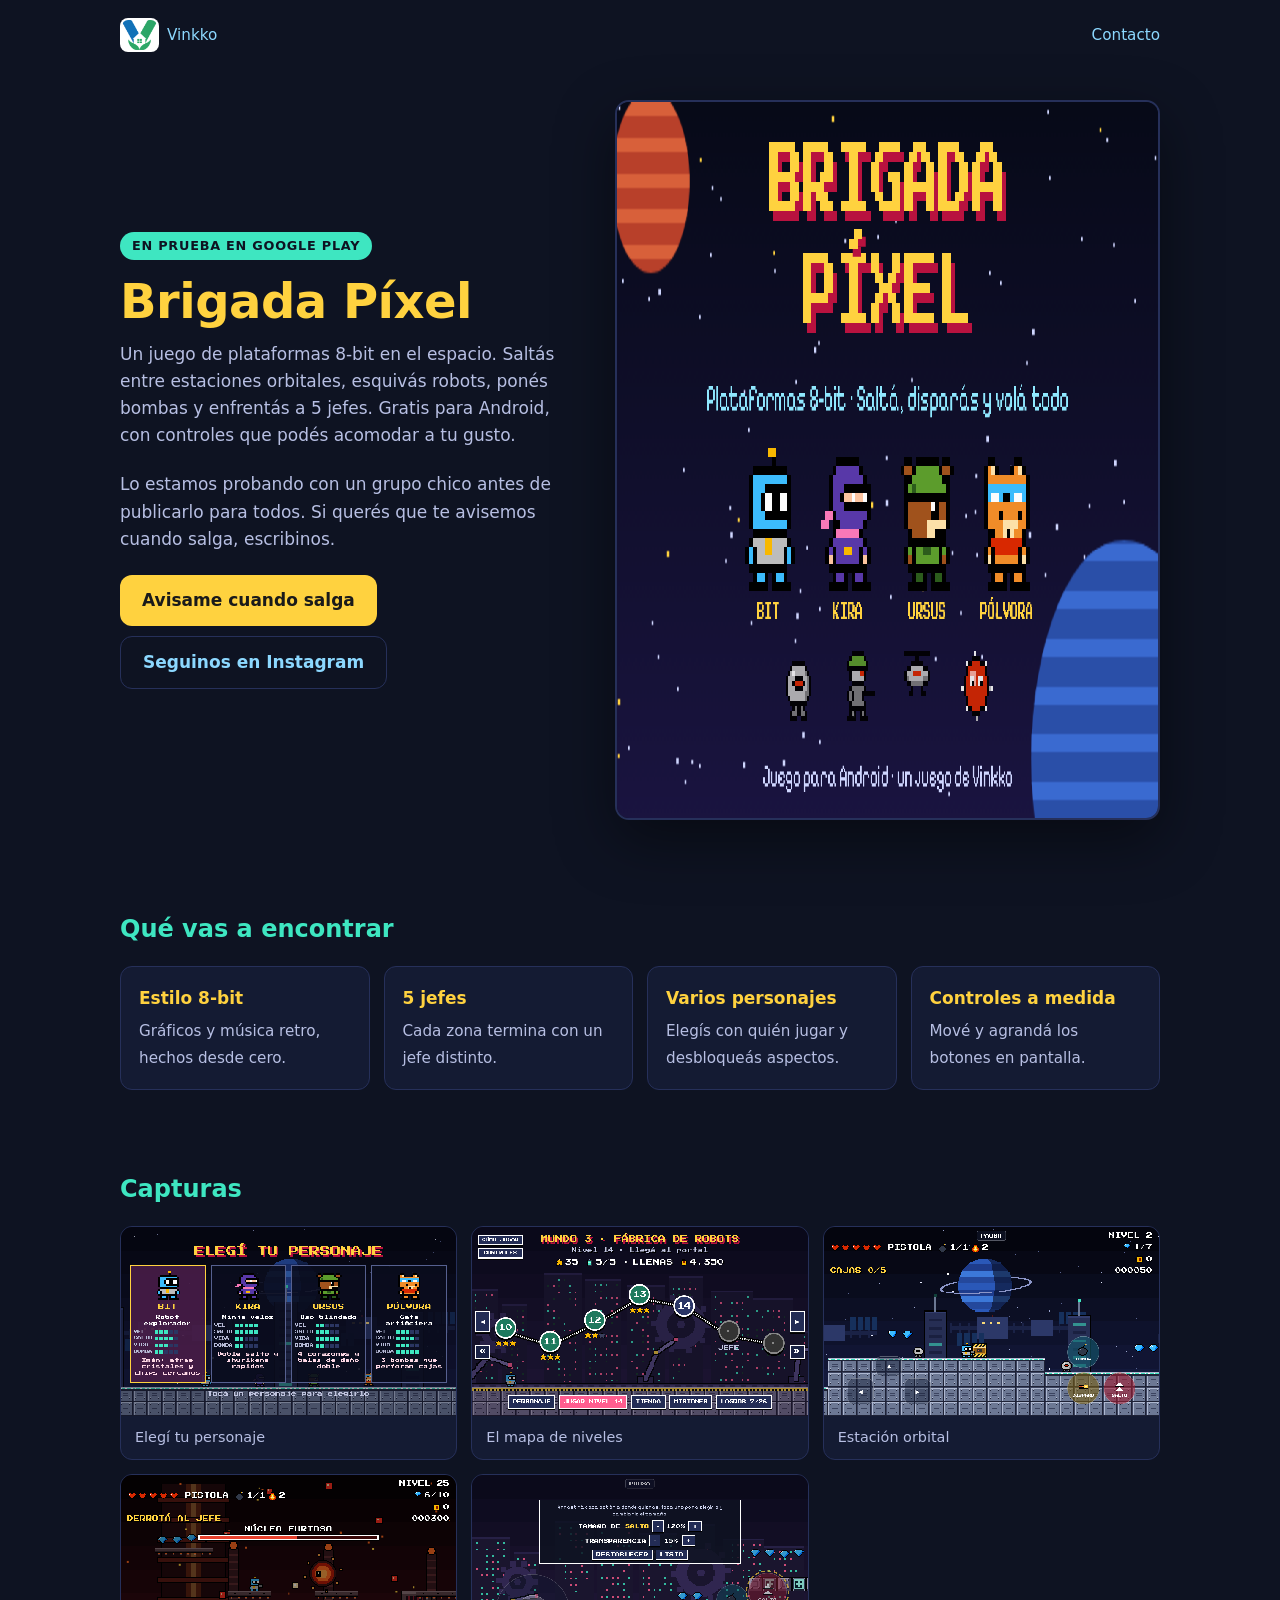
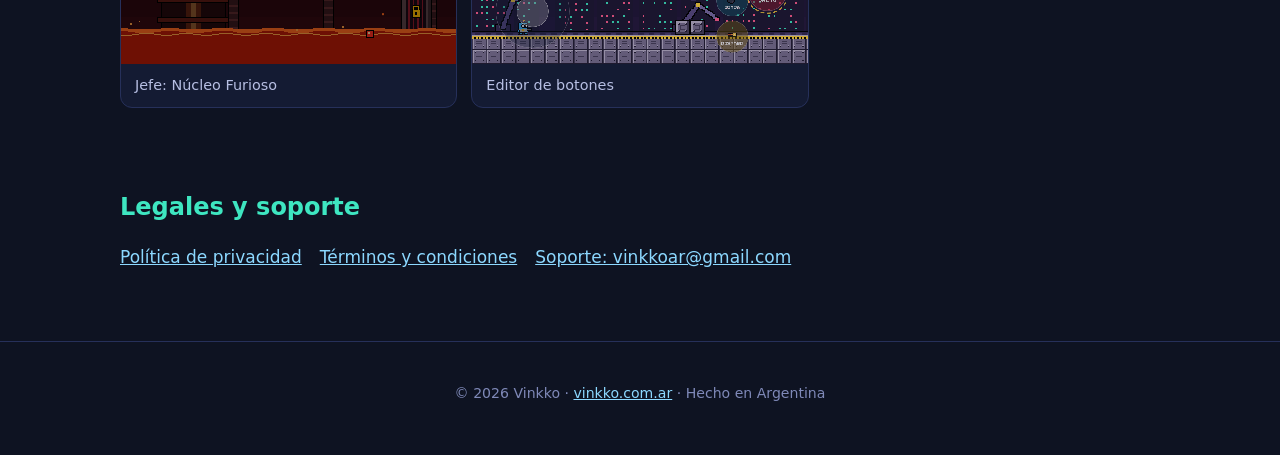
==== brigada-pixel/index.html @ 1970d744 "Sitio web de Vinkko Co-Authored-By: Claude Opus 5.5 <noreply@anthropic.com> Claude-Session: https:/" ====
<!DOCTYPE html>
<html lang="es">
<head>
<meta charset="UTF-8">
<meta name="viewport" content="width=device-width, initial-scale=1">
<title>Brigada Píxel | Juego de plataformas 8-bit para Android · Vinkko</title>
<meta name="description" content="Brigada Píxel es un juego de plataformas 8-bit en el espacio para Android: robots, bombas, estaciones orbitales y 5 jefes. Gratis, hecho por Vinkko. Muy pronto en Google Play.">
<link rel="canonical" href="https://vinkko.com.ar/brigada-pixel/">
<meta name="theme-color" content="#0e1322">
<meta property="og:type" content="website">
<meta property="og:site_name" content="Vinkko">
<meta property="og:locale" content="es_AR">
<meta property="og:url" content="https://vinkko.com.ar/brigada-pixel/">
<meta property="og:title" content="Brigada Píxel, juego 8-bit para Android">
<meta property="og:description" content="Plataformas en el espacio, robots, bombas y 5 jefes. Gratis, muy pronto en Google Play.">
<meta property="og:image" content="https://vinkko.com.ar/img/bp/01-portada.webp">
<meta name="twitter:card" content="summary_large_image">
<link rel="icon" type="image/png" sizes="32x32" href="/img/favicon-32.png">
<script type="application/ld+json">
{
  "@context": "https://schema.org",
  "@type": "VideoGame",
  "name": "Brigada Píxel",
  "url": "https://vinkko.com.ar/brigada-pixel/",
  "description": "Juego de plataformas 8-bit en el espacio, con robots, bombas, estaciones orbitales y 5 jefes.",
  "genre": ["Plataformas", "Acción", "Retro"],
  "gamePlatform": "Android",
  "operatingSystem": "Android",
  "applicationCategory": "Game",
  "inLanguage": ["es", "en"],
  "image": "https://vinkko.com.ar/img/bp/01-portada.webp",
  "offers": {"@type": "Offer", "price": "0", "priceCurrency": "ARS"},
  "publisher": {"@type": "Organization", "name": "Vinkko", "url": "https://vinkko.com.ar/"}
}
</script>
<style>
  :root { --fondo:#0e1322; --sup:#141b33; --borde:#26305a; --texto:#eef1ff; --suave:#b7bfe3; --amarillo:#ffd23f; --verde:#3ee6c1; --celeste:#8cd8ff; }
  * { box-sizing:border-box; margin:0; padding:0; }
  body { background:var(--fondo); color:var(--texto); font:17px/1.6 system-ui,-apple-system,"Segoe UI",sans-serif; }
  a { color:var(--celeste); }
  img { max-width:100%; display:block; }
  .top { max-width:1080px; margin:0 auto; padding:18px 20px; display:flex; justify-content:space-between; align-items:center; gap:12px; flex-wrap:wrap; }
  .top a { text-decoration:none; font-size:.95rem; }
  .top img { height:34px; background:#fff; border-radius:8px; padding:2px; display:inline-block; vertical-align:middle; margin-right:8px; }
  .hero { max-width:1080px; margin:0 auto; padding:30px 20px 50px; display:grid; grid-template-columns:1fr 1.2fr; gap:40px; align-items:center; }
  .estado { display:inline-block; font-size:.8rem; font-weight:700; letter-spacing:.06em; text-transform:uppercase; color:var(--fondo); background:var(--verde); padding:4px 12px; border-radius:50px; margin-bottom:16px; }
  h1 { font-size:3rem; line-height:1.05; color:var(--amarillo); margin-bottom:14px; letter-spacing:-.5px; }
  .hero p { color:var(--suave); margin-bottom:22px; }
  .btn { display:inline-flex; align-items:center; gap:.5rem; background:var(--amarillo); color:#1a1a1a; font-weight:700; text-decoration:none; padding:12px 22px; border-radius:12px; }
  .acciones { display:flex; gap:10px; flex-wrap:wrap; }
  .btn.sec { background:transparent; color:var(--celeste); border:1.5px solid var(--borde); }
  .hero-img { border-radius:14px; border:2px solid var(--borde); image-rendering:pixelated; box-shadow:0 20px 60px rgba(0,0,0,.45); }
  section { max-width:1080px; margin:0 auto; padding:40px 20px; }
  h2 { color:var(--verde); font-size:1.5rem; margin-bottom:18px; }
  .rasgos { display:grid; grid-template-columns:repeat(auto-fit,minmax(220px,1fr)); gap:14px; }
  .rasgo { background:var(--sup); border:1px solid var(--borde); border-radius:12px; padding:18px; }
  .rasgo b { display:block; color:var(--amarillo); margin-bottom:4px; }
  .rasgo span { color:var(--suave); font-size:.95rem; }
  .galeria { display:grid; grid-template-columns:repeat(auto-fit,minmax(300px,1fr)); gap:14px; }
  figure { background:var(--sup); border:1px solid var(--borde); border-radius:12px; overflow:hidden; }
  figure img { image-rendering:pixelated; width:100%; height:auto; }
  figcaption { padding:10px 14px; font-size:.9rem; color:var(--suave); }
  .legales { display:flex; gap:18px; flex-wrap:wrap; }
  footer { text-align:center; color:#7f89b8; font-size:.88rem; padding:40px 20px 50px; border-top:1px solid var(--borde); margin-top:30px; }
  @media (max-width:820px) { .hero { grid-template-columns:1fr; } h1 { font-size:2.3rem; } }
</style>
</head>
<body>
<div class="top">
  <a href="/"><img src="/img/logo.webp" alt="Vinkko" width="39" height="34">Vinkko</a>
  <a href="/#contacto">Contacto</a>
</div>

<main>
<div class="hero">
  <div>
    <span class="estado">En prueba en Google Play</span>
    <h1>Brigada Píxel</h1>
    <p>Un juego de plataformas 8-bit en el espacio. Saltás entre estaciones orbitales, esquivás robots, ponés bombas y enfrentás a 5 jefes. Gratis para Android, con controles que podés acomodar a tu gusto.</p>
    <p>Lo estamos probando con un grupo chico antes de publicarlo para todos. Si querés que te avisemos cuando salga, escribinos.</p>
    <div class="acciones"><a class="btn" href="https://wa.me/5491131579295?text=Hola%20Vinkko%2C%20avisame%20cuando%20salga%20Brigada%20P%C3%ADxel" target="_blank" rel="noopener">Avisame cuando salga</a>
    <a class="btn sec" href="https://www.instagram.com/vinkko.ar" target="_blank" rel="noopener">Seguinos en Instagram</a></div>
  </div>
  <img class="hero-img" src="/img/bp/01-portada.webp" alt="Pantalla de inicio de Brigada Píxel" width="1280" height="720">
</div>

<section>
  <h2>Qué vas a encontrar</h2>
  <div class="rasgos">
    <div class="rasgo"><b>Estilo 8-bit</b><span>Gráficos y música retro, hechos desde cero.</span></div>
    <div class="rasgo"><b>5 jefes</b><span>Cada zona termina con un jefe distinto.</span></div>
    <div class="rasgo"><b>Varios personajes</b><span>Elegís con quién jugar y desbloqueás aspectos.</span></div>
    <div class="rasgo"><b>Controles a medida</b><span>Mové y agrandá los botones en pantalla.</span></div>
  </div>
</section>

<section>
  <h2>Capturas</h2>
  <div class="galeria">
    <figure><img src="/img/bp/03-personajes.webp" alt="Selección de personajes" width="1280" height="720" loading="lazy"><figcaption>Elegí tu personaje</figcaption></figure>
    <figure><img src="/img/bp/04-mapa.webp" alt="Mapa de niveles" width="1280" height="720" loading="lazy"><figcaption>El mapa de niveles</figcaption></figure>
    <figure><img src="/img/bp/05-estacion-orbital.webp" alt="Nivel en una estación orbital" width="1280" height="720" loading="lazy"><figcaption>Estación orbital</figcaption></figure>
    <figure><img src="/img/bp/12-jefe-nucleo-furioso.webp" alt="Pelea contra el jefe Núcleo Furioso" width="1280" height="720" loading="lazy"><figcaption>Jefe: Núcleo Furioso</figcaption></figure>
    <figure><img src="/img/bp/17-editor-de-botones.webp" alt="Editor de botones en pantalla" width="1280" height="720" loading="lazy"><figcaption>Editor de botones</figcaption></figure>
  </div>
</section>

<section>
  <h2>Legales y soporte</h2>
  <div class="legales">
    <a href="/brigada-pixel/privacidad/">Política de privacidad</a>
    <a href="/brigada-pixel/terminos/">Términos y condiciones</a>
    <a href="mailto:vinkkoar@gmail.com?subject=Brigada%20P%C3%ADxel">Soporte: vinkkoar@gmail.com</a>
  </div>
</section>
</main>

<footer>© 2026 Vinkko · <a href="/">vinkko.com.ar</a> · Hecho en Argentina</footer>
</body>
</html>
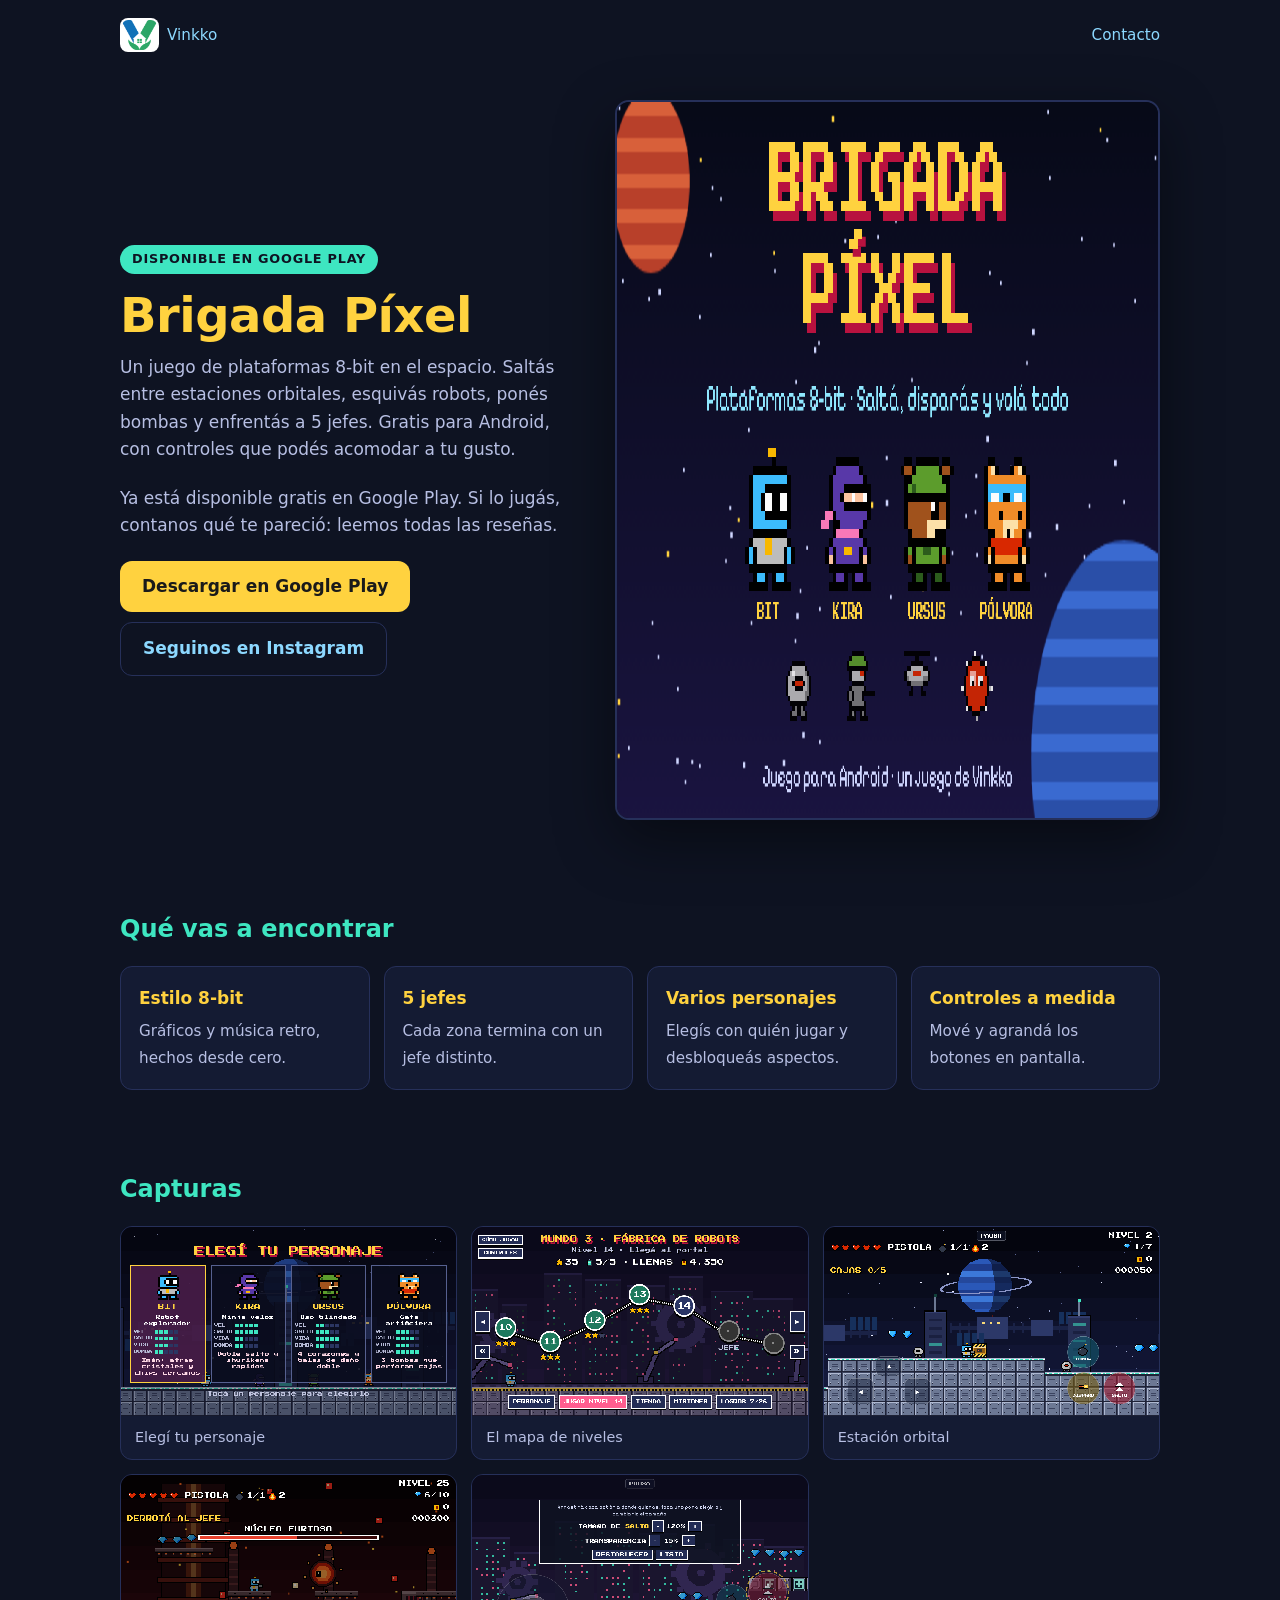
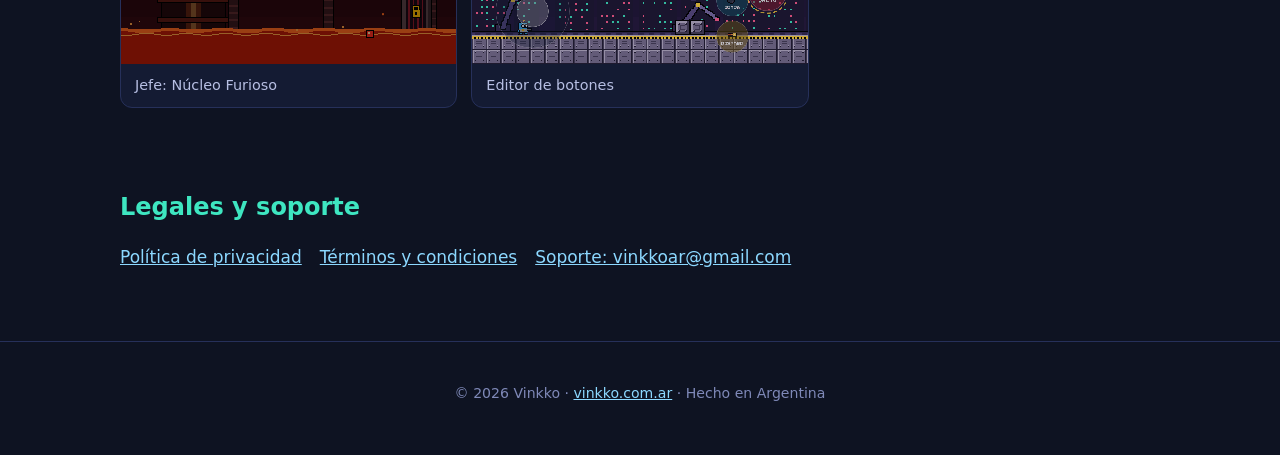
==== commit b35b9bdc: "Brigada Píxel ya disponible en Google Play Co-Authored-By: Claude Opus 5.5 <noreply@anthropic.com> " ====
--- a/brigada-pixel/index.html
+++ b/brigada-pixel/index.html
@@ -4,7 +4,7 @@
 <meta charset="UTF-8">
 <meta name="viewport" content="width=device-width, initial-scale=1">
 <title>Brigada Píxel | Juego de plataformas 8-bit para Android · Vinkko</title>
-<meta name="description" content="Brigada Píxel es un juego de plataformas 8-bit en el espacio para Android: robots, bombas, estaciones orbitales y 5 jefes. Gratis, hecho por Vinkko. Muy pronto en Google Play.">
+<meta name="description" content="Brigada Píxel es un juego de plataformas 8-bit en el espacio para Android: robots, bombas, estaciones orbitales y 5 jefes. Gratis, hecho por Vinkko. Disponible en Google Play.">
 <link rel="canonical" href="https://vinkko.com.ar/brigada-pixel/">
 <meta name="theme-color" content="#0e1322">
 <meta property="og:type" content="website">
@@ -12,10 +12,10 @@
 <meta property="og:locale" content="es_AR">
 <meta property="og:url" content="https://vinkko.com.ar/brigada-pixel/">
 <meta property="og:title" content="Brigada Píxel, juego 8-bit para Android">
-<meta property="og:description" content="Plataformas en el espacio, robots, bombas y 5 jefes. Gratis, muy pronto en Google Play.">
+<meta property="og:description" content="Plataformas en el espacio, robots, bombas y 5 jefes. Gratis en Google Play.">
 <meta property="og:image" content="https://vinkko.com.ar/img/bp/01-portada.webp">
 <meta name="twitter:card" content="summary_large_image">
-<link rel="icon" type="image/png" sizes="32x32" href="/img/favicon-32.png">
+<link rel="icon" type="image/png" sizes="32x32" href="../img/favicon-32.png">
 <script type="application/ld+json">
 {
   "@context": "https://schema.org",
@@ -30,6 +30,8 @@
   "inLanguage": ["es", "en"],
   "image": "https://vinkko.com.ar/img/bp/01-portada.webp",
   "offers": {"@type": "Offer", "price": "0", "priceCurrency": "ARS"},
+  "installUrl": "https://play.google.com/store/apps/details?id=ar.vinkko.brigadapixel",
+  "sameAs": ["https://play.google.com/store/apps/details?id=ar.vinkko.brigadapixel"],
   "publisher": {"@type": "Organization", "name": "Vinkko", "url": "https://vinkko.com.ar/"}
 }
 </script>
@@ -67,21 +69,21 @@
 </head>
 <body>
 <div class="top">
-  <a href="/"><img src="/img/logo.webp" alt="Vinkko" width="39" height="34">Vinkko</a>
-  <a href="/#contacto">Contacto</a>
+  <a href="../"><img src="../img/logo.webp" alt="Vinkko" width="39" height="34">Vinkko</a>
+  <a href="../#contacto">Contacto</a>
 </div>
 
 <main>
 <div class="hero">
   <div>
-    <span class="estado">En prueba en Google Play</span>
+    <span class="estado">Disponible en Google Play</span>
     <h1>Brigada Píxel</h1>
     <p>Un juego de plataformas 8-bit en el espacio. Saltás entre estaciones orbitales, esquivás robots, ponés bombas y enfrentás a 5 jefes. Gratis para Android, con controles que podés acomodar a tu gusto.</p>
-    <p>Lo estamos probando con un grupo chico antes de publicarlo para todos. Si querés que te avisemos cuando salga, escribinos.</p>
-    <div class="acciones"><a class="btn" href="https://wa.me/5491131579295?text=Hola%20Vinkko%2C%20avisame%20cuando%20salga%20Brigada%20P%C3%ADxel" target="_blank" rel="noopener">Avisame cuando salga</a>
+    <p>Ya está disponible gratis en Google Play. Si lo jugás, contanos qué te pareció: leemos todas las reseñas.</p>
+    <div class="acciones"><a class="btn" href="https://play.google.com/store/apps/details?id=ar.vinkko.brigadapixel" target="_blank" rel="noopener">Descargar en Google Play</a>
     <a class="btn sec" href="https://www.instagram.com/vinkko.ar" target="_blank" rel="noopener">Seguinos en Instagram</a></div>
   </div>
-  <img class="hero-img" src="/img/bp/01-portada.webp" alt="Pantalla de inicio de Brigada Píxel" width="1280" height="720">
+  <img class="hero-img" src="../img/bp/01-portada.webp" alt="Pantalla de inicio de Brigada Píxel" width="1280" height="720">
 </div>
 
 <section>
@@ -97,24 +99,24 @@
 <section>
   <h2>Capturas</h2>
   <div class="galeria">
-    <figure><img src="/img/bp/03-personajes.webp" alt="Selección de personajes" width="1280" height="720" loading="lazy"><figcaption>Elegí tu personaje</figcaption></figure>
-    <figure><img src="/img/bp/04-mapa.webp" alt="Mapa de niveles" width="1280" height="720" loading="lazy"><figcaption>El mapa de niveles</figcaption></figure>
-    <figure><img src="/img/bp/05-estacion-orbital.webp" alt="Nivel en una estación orbital" width="1280" height="720" loading="lazy"><figcaption>Estación orbital</figcaption></figure>
-    <figure><img src="/img/bp/12-jefe-nucleo-furioso.webp" alt="Pelea contra el jefe Núcleo Furioso" width="1280" height="720" loading="lazy"><figcaption>Jefe: Núcleo Furioso</figcaption></figure>
-    <figure><img src="/img/bp/17-editor-de-botones.webp" alt="Editor de botones en pantalla" width="1280" height="720" loading="lazy"><figcaption>Editor de botones</figcaption></figure>
+    <figure><img src="../img/bp/03-personajes.webp" alt="Selección de personajes" width="1280" height="720" loading="lazy"><figcaption>Elegí tu personaje</figcaption></figure>
+    <figure><img src="../img/bp/04-mapa.webp" alt="Mapa de niveles" width="1280" height="720" loading="lazy"><figcaption>El mapa de niveles</figcaption></figure>
+    <figure><img src="../img/bp/05-estacion-orbital.webp" alt="Nivel en una estación orbital" width="1280" height="720" loading="lazy"><figcaption>Estación orbital</figcaption></figure>
+    <figure><img src="../img/bp/12-jefe-nucleo-furioso.webp" alt="Pelea contra el jefe Núcleo Furioso" width="1280" height="720" loading="lazy"><figcaption>Jefe: Núcleo Furioso</figcaption></figure>
+    <figure><img src="../img/bp/17-editor-de-botones.webp" alt="Editor de botones en pantalla" width="1280" height="720" loading="lazy"><figcaption>Editor de botones</figcaption></figure>
   </div>
 </section>
 
 <section>
   <h2>Legales y soporte</h2>
   <div class="legales">
-    <a href="/brigada-pixel/privacidad/">Política de privacidad</a>
-    <a href="/brigada-pixel/terminos/">Términos y condiciones</a>
+    <a href="privacidad/">Política de privacidad</a>
+    <a href="terminos/">Términos y condiciones</a>
     <a href="mailto:vinkkoar@gmail.com?subject=Brigada%20P%C3%ADxel">Soporte: vinkkoar@gmail.com</a>
   </div>
 </section>
 </main>
 
-<footer>© 2026 Vinkko · <a href="/">vinkko.com.ar</a> · Hecho en Argentina</footer>
+<footer>© 2026 Vinkko · <a href="../">vinkko.com.ar</a> · Hecho en Argentina</footer>
 </body>
 </html>
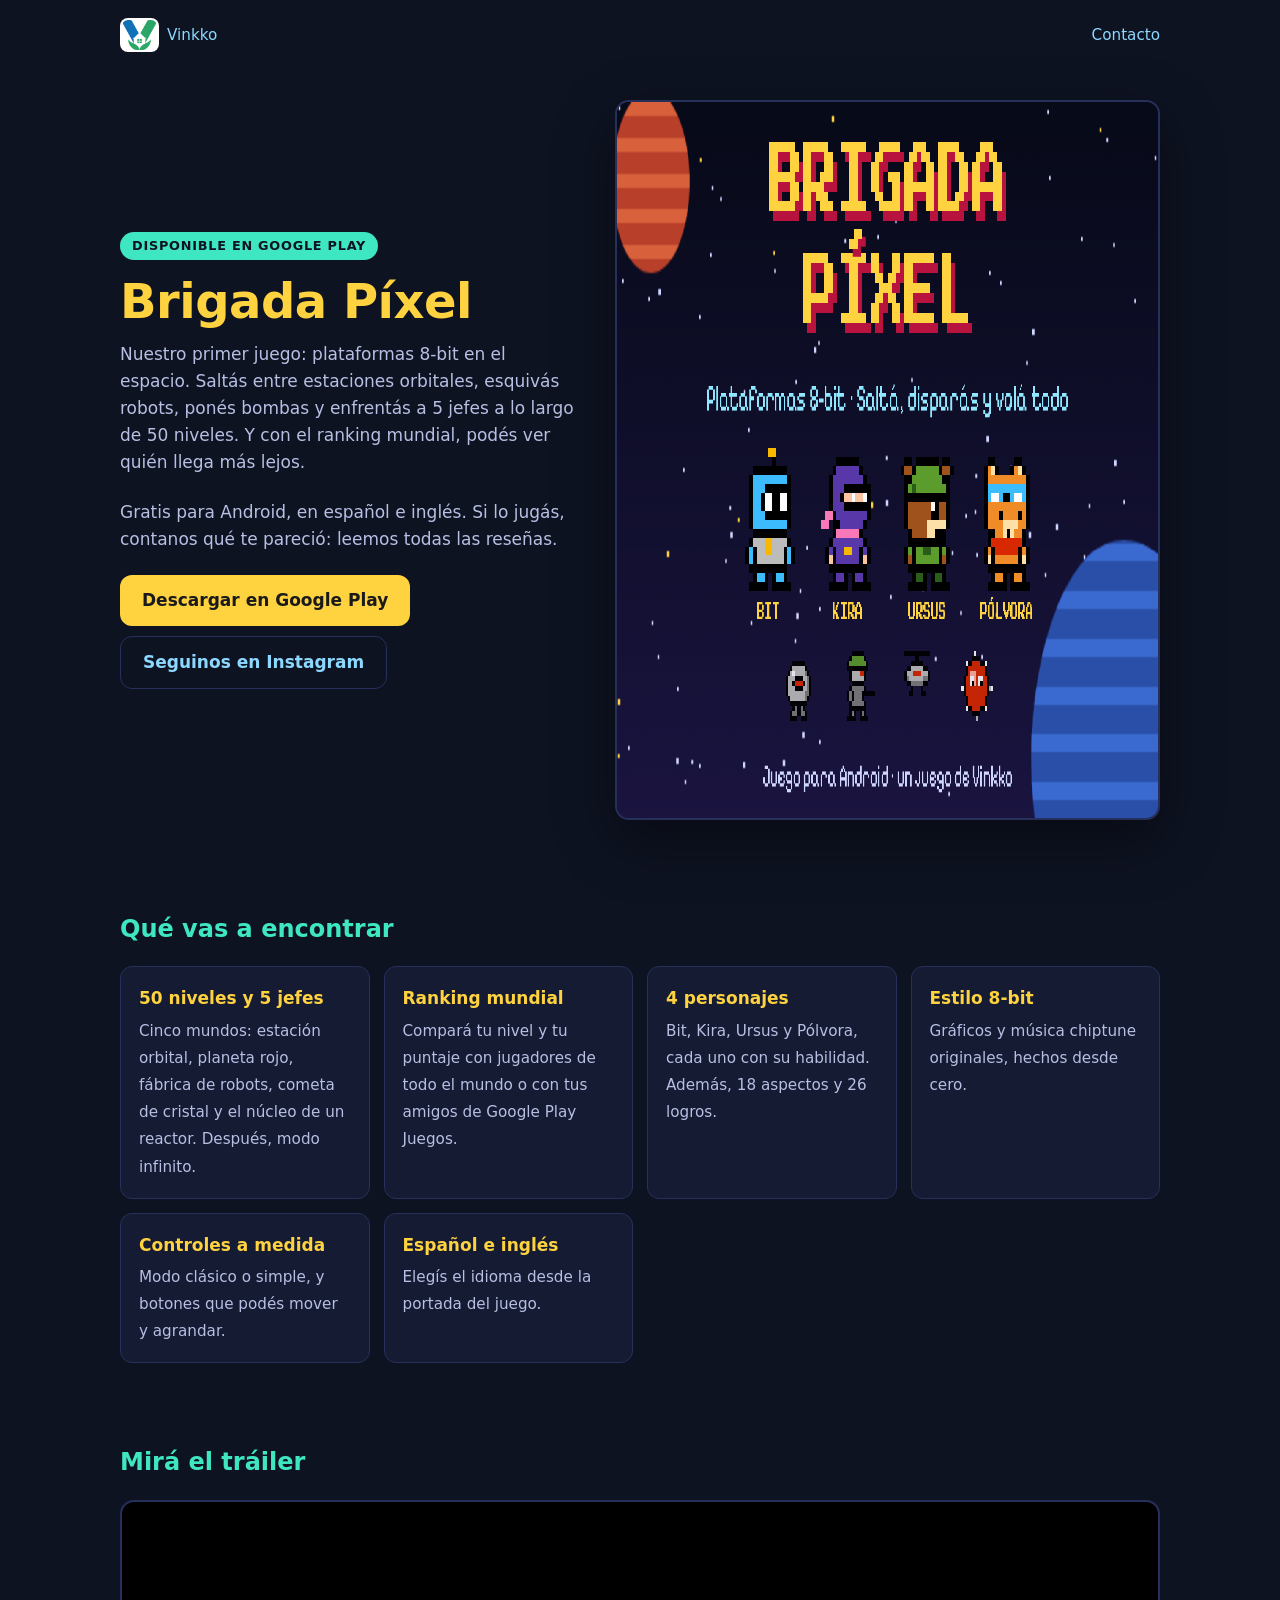
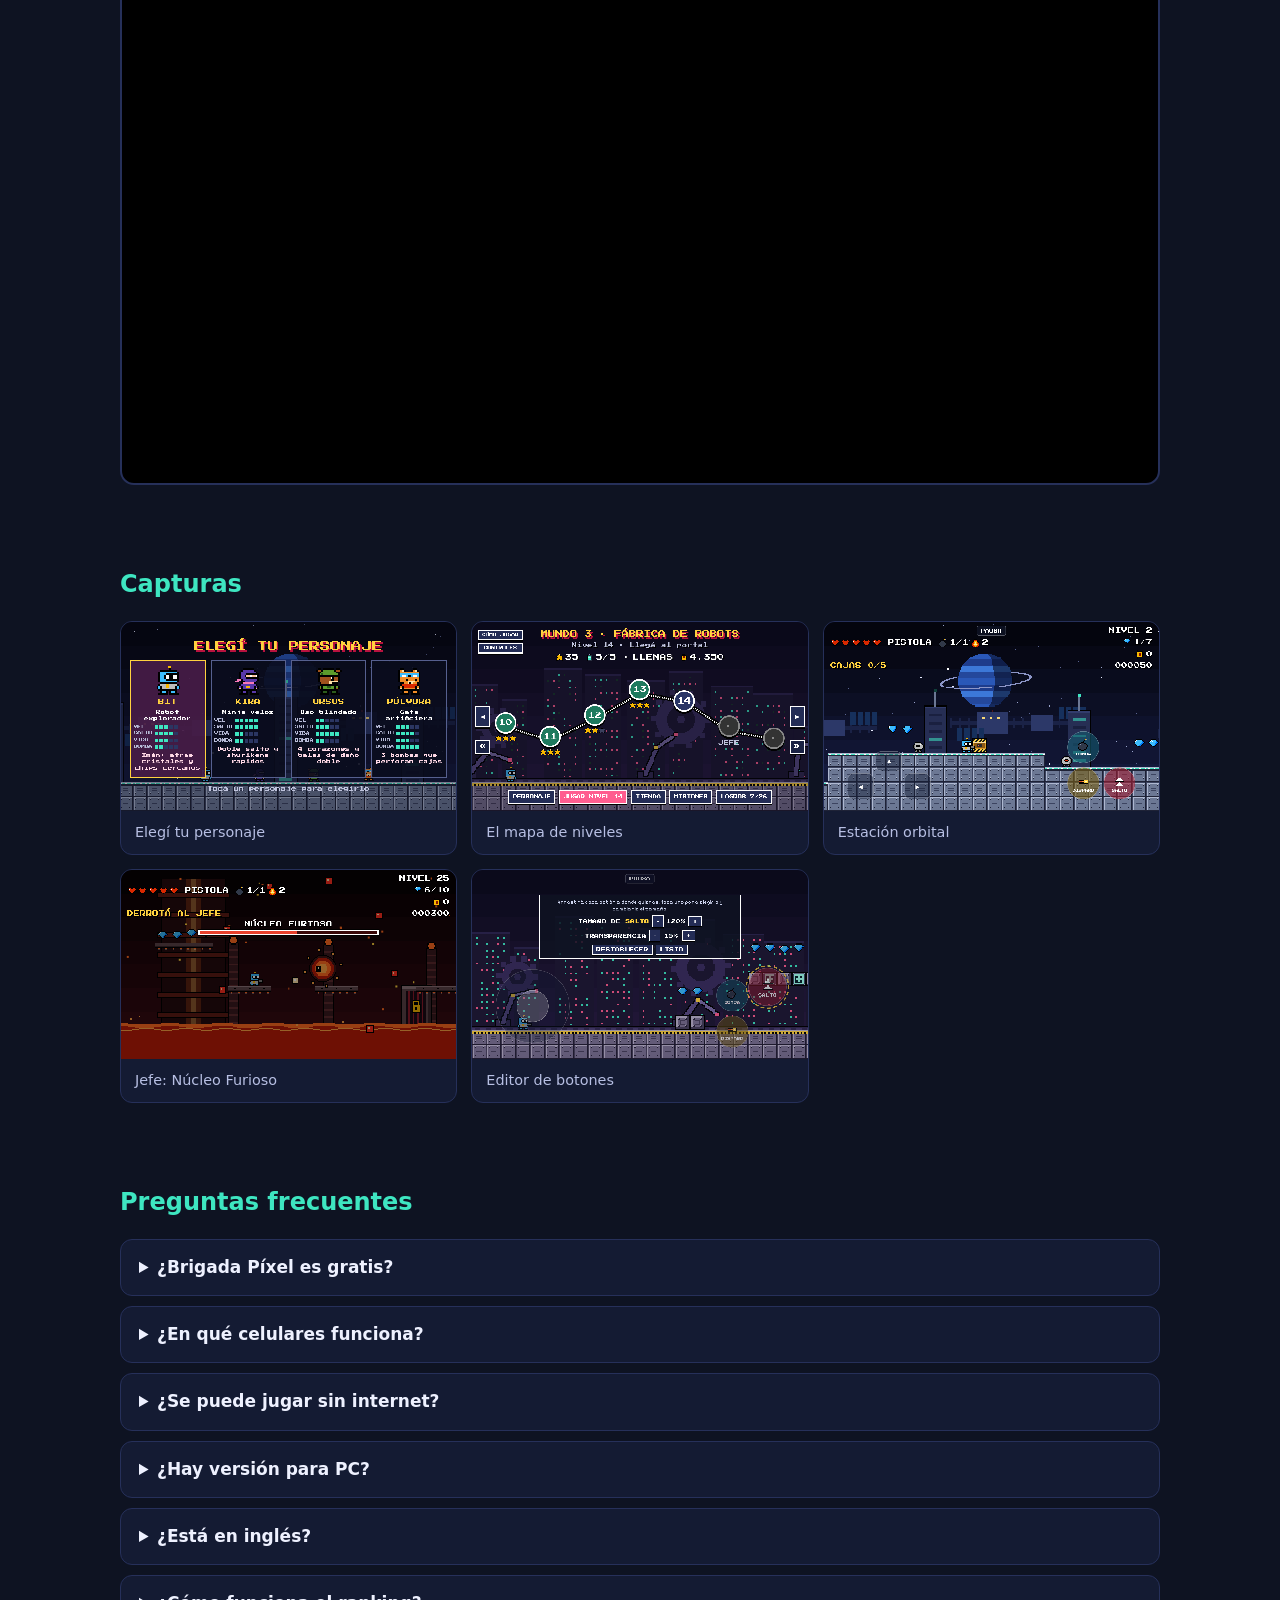
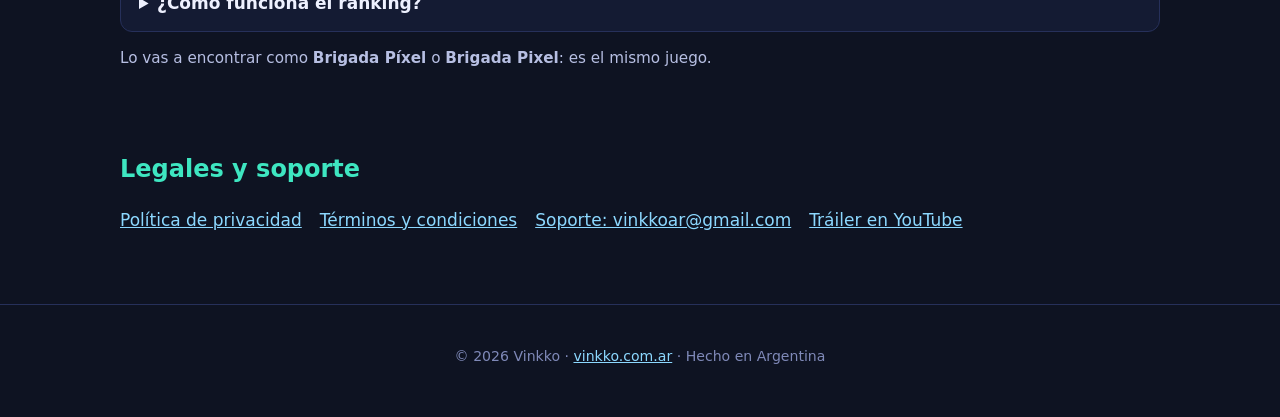
==== commit 01e903cc: "Brigada Píxel: página actualizada (tráiler, ranking y preguntas frecuentes)" ====
--- a/brigada-pixel/index.html
+++ b/brigada-pixel/index.html
@@ -4,7 +4,7 @@
 <meta charset="UTF-8">
 <meta name="viewport" content="width=device-width, initial-scale=1">
 <title>Brigada Píxel | Juego de plataformas 8-bit para Android · Vinkko</title>
-<meta name="description" content="Brigada Píxel es un juego de plataformas 8-bit en el espacio para Android: robots, bombas, estaciones orbitales y 5 jefes. Gratis, hecho por Vinkko. Disponible en Google Play.">
+<meta name="description" content="Brigada Píxel (Brigada Pixel) es un juego de plataformas 8-bit gratis para Android: 50 niveles en el espacio, 5 jefes, robots, bombas y ranking mundial. Hecho por Vinkko, en español e inglés.">
 <link rel="canonical" href="https://vinkko.com.ar/brigada-pixel/">
 <meta name="theme-color" content="#0e1322">
 <meta property="og:type" content="website">
@@ -12,7 +12,7 @@
 <meta property="og:locale" content="es_AR">
 <meta property="og:url" content="https://vinkko.com.ar/brigada-pixel/">
 <meta property="og:title" content="Brigada Píxel, juego 8-bit para Android">
-<meta property="og:description" content="Plataformas en el espacio, robots, bombas y 5 jefes. Gratis en Google Play.">
+<meta property="og:description" content="50 niveles de plataformas en el espacio, 5 jefes y ranking mundial. Gratis en Google Play.">
 <meta property="og:image" content="https://vinkko.com.ar/img/bp/01-portada.webp">
 <meta name="twitter:card" content="summary_large_image">
 <link rel="icon" type="image/png" sizes="32x32" href="../img/favicon-32.png">
@@ -21,18 +21,44 @@
   "@context": "https://schema.org",
   "@type": "VideoGame",
   "name": "Brigada Píxel",
+  "alternateName": "Brigada Pixel",
   "url": "https://vinkko.com.ar/brigada-pixel/",
-  "description": "Juego de plataformas 8-bit en el espacio, con robots, bombas, estaciones orbitales y 5 jefes.",
-  "genre": ["Plataformas", "Acción", "Retro"],
+  "description": "Juego de plataformas 8-bit gratis para Android: 50 niveles en el espacio, 5 jefes, robots, bombas, modo infinito y ranking mundial con Google Play Juegos.",
+  "genre": ["Plataformas", "Acción", "Arcade", "Retro"],
   "gamePlatform": "Android",
-  "operatingSystem": "Android",
+  "operatingSystem": "Android 7.0 o superior",
   "applicationCategory": "Game",
+  "playMode": "SinglePlayer",
   "inLanguage": ["es", "en"],
   "image": "https://vinkko.com.ar/img/bp/01-portada.webp",
   "offers": {"@type": "Offer", "price": "0", "priceCurrency": "ARS"},
   "installUrl": "https://play.google.com/store/apps/details?id=ar.vinkko.brigadapixel",
-  "sameAs": ["https://play.google.com/store/apps/details?id=ar.vinkko.brigadapixel"],
+  "sameAs": ["https://play.google.com/store/apps/details?id=ar.vinkko.brigadapixel", "https://www.youtube.com/watch?v=nXSOXuOlYJ8"],
+  "trailer": {
+    "@type": "VideoObject",
+    "name": "Brigada Píxel · Tráiler",
+    "description": "Tráiler de Brigada Píxel, juego de plataformas 8-bit para Android.",
+    "thumbnailUrl": "https://i.ytimg.com/vi/nXSOXuOlYJ8/hqdefault.jpg",
+    "uploadDate": "2026-11-08",
+    "embedUrl": "https://www.youtube-nocookie.com/embed/nXSOXuOlYJ8",
+    "contentUrl": "https://www.youtube.com/watch?v=nXSOXuOlYJ8"
+  },
+  "author": {"@type": "Organization", "name": "Vinkko", "url": "https://vinkko.com.ar/"},
   "publisher": {"@type": "Organization", "name": "Vinkko", "url": "https://vinkko.com.ar/"}
+}
+</script>
+<script type="application/ld+json">
+{
+  "@context": "https://schema.org",
+  "@type": "FAQPage",
+  "mainEntity": [
+    {"@type": "Question", "name": "¿Brigada Píxel es gratis?", "acceptedAnswer": {"@type": "Answer", "text": "Sí. Se descarga gratis desde Google Play. Tiene anuncios y compras opcionales, por ejemplo para quitar los anuncios, pero se puede jugar completo sin pagar."}},
+    {"@type": "Question", "name": "¿En qué celulares funciona?", "acceptedAnswer": {"@type": "Answer", "text": "En celulares y tablets Android con Android 7.0 o superior."}},
+    {"@type": "Question", "name": "¿Se puede jugar sin internet?", "acceptedAnswer": {"@type": "Answer", "text": "Sí, los niveles se juegan sin conexión. El ranking mundial y los logros de Google Play Juegos necesitan internet para actualizarse."}},
+    {"@type": "Question", "name": "¿Hay versión para PC?", "acceptedAnswer": {"@type": "Answer", "text": "Estamos preparando la versión para Google Play Juegos para PC, para jugar con teclado o mando."}},
+    {"@type": "Question", "name": "¿Está en inglés?", "acceptedAnswer": {"@type": "Answer", "text": "Sí. El juego está en español y en inglés, y se cambia desde la portada, en el botón IDIOMA."}},
+    {"@type": "Question", "name": "¿Cómo funciona el ranking?", "acceptedAnswer": {"@type": "Answer", "text": "Con Google Play Juegos. En Logros → Ranking ves el top 25 del mundo o de tus amigos, en dos tablas: nivel máximo y puntaje."}}
+  ]
 }
 </script>
 <style>
@@ -62,6 +88,11 @@
   figure { background:var(--sup); border:1px solid var(--borde); border-radius:12px; overflow:hidden; }
   figure img { image-rendering:pixelated; width:100%; height:auto; }
   figcaption { padding:10px 14px; font-size:.9rem; color:var(--suave); }
+  .video { position:relative; aspect-ratio:16/9; border-radius:14px; overflow:hidden; border:2px solid var(--borde); background:#000; }
+  .video iframe { position:absolute; inset:0; width:100%; height:100%; border:0; }
+  details { background:var(--sup); border:1px solid var(--borde); border-radius:12px; padding:14px 18px; margin-bottom:10px; }
+  summary { cursor:pointer; font-weight:700; color:var(--texto); }
+  details p { color:var(--suave); margin-top:8px; }
   .legales { display:flex; gap:18px; flex-wrap:wrap; }
   footer { text-align:center; color:#7f89b8; font-size:.88rem; padding:40px 20px 50px; border-top:1px solid var(--borde); margin-top:30px; }
   @media (max-width:820px) { .hero { grid-template-columns:1fr; } h1 { font-size:2.3rem; } }
@@ -78,8 +109,8 @@
   <div>
     <span class="estado">Disponible en Google Play</span>
     <h1>Brigada Píxel</h1>
-    <p>Un juego de plataformas 8-bit en el espacio. Saltás entre estaciones orbitales, esquivás robots, ponés bombas y enfrentás a 5 jefes. Gratis para Android, con controles que podés acomodar a tu gusto.</p>
-    <p>Ya está disponible gratis en Google Play. Si lo jugás, contanos qué te pareció: leemos todas las reseñas.</p>
+    <p>Nuestro primer juego: plataformas 8-bit en el espacio. Saltás entre estaciones orbitales, esquivás robots, ponés bombas y enfrentás a 5 jefes a lo largo de 50 niveles. Y con el ranking mundial, podés ver quién llega más lejos.</p>
+    <p>Gratis para Android, en español e inglés. Si lo jugás, contanos qué te pareció: leemos todas las reseñas.</p>
     <div class="acciones"><a class="btn" href="https://play.google.com/store/apps/details?id=ar.vinkko.brigadapixel" target="_blank" rel="noopener">Descargar en Google Play</a>
     <a class="btn sec" href="https://www.instagram.com/vinkko.ar" target="_blank" rel="noopener">Seguinos en Instagram</a></div>
   </div>
@@ -89,11 +120,18 @@
 <section>
   <h2>Qué vas a encontrar</h2>
   <div class="rasgos">
-    <div class="rasgo"><b>Estilo 8-bit</b><span>Gráficos y música retro, hechos desde cero.</span></div>
-    <div class="rasgo"><b>5 jefes</b><span>Cada zona termina con un jefe distinto.</span></div>
-    <div class="rasgo"><b>Varios personajes</b><span>Elegís con quién jugar y desbloqueás aspectos.</span></div>
-    <div class="rasgo"><b>Controles a medida</b><span>Mové y agrandá los botones en pantalla.</span></div>
+    <div class="rasgo"><b>50 niveles y 5 jefes</b><span>Cinco mundos: estación orbital, planeta rojo, fábrica de robots, cometa de cristal y el núcleo de un reactor. Después, modo infinito.</span></div>
+    <div class="rasgo"><b>Ranking mundial</b><span>Compará tu nivel y tu puntaje con jugadores de todo el mundo o con tus amigos de Google Play Juegos.</span></div>
+    <div class="rasgo"><b>4 personajes</b><span>Bit, Kira, Ursus y Pólvora, cada uno con su habilidad. Además, 18 aspectos y 26 logros.</span></div>
+    <div class="rasgo"><b>Estilo 8-bit</b><span>Gráficos y música chiptune originales, hechos desde cero.</span></div>
+    <div class="rasgo"><b>Controles a medida</b><span>Modo clásico o simple, y botones que podés mover y agrandar.</span></div>
+    <div class="rasgo"><b>Español e inglés</b><span>Elegís el idioma desde la portada del juego.</span></div>
   </div>
+</section>
+
+<section>
+  <h2>Mirá el tráiler</h2>
+  <div class="video"><iframe src="https://www.youtube-nocookie.com/embed/nXSOXuOlYJ8" title="Tráiler de Brigada Píxel" loading="lazy" allow="accelerometer; autoplay; clipboard-write; encrypted-media; gyroscope; picture-in-picture" allowfullscreen></iframe></div>
 </section>
 
 <section>
@@ -108,11 +146,23 @@
 </section>
 
 <section>
+  <h2>Preguntas frecuentes</h2>
+  <details><summary>¿Brigada Píxel es gratis?</summary><p>Sí. Se descarga gratis desde Google Play. Tiene anuncios y compras opcionales, por ejemplo para quitar los anuncios, pero se puede jugar completo sin pagar.</p></details>
+  <details><summary>¿En qué celulares funciona?</summary><p>En celulares y tablets Android con Android 7.0 o superior.</p></details>
+  <details><summary>¿Se puede jugar sin internet?</summary><p>Sí, los niveles se juegan sin conexión. El ranking mundial y los logros de Google Play Juegos necesitan internet para actualizarse.</p></details>
+  <details><summary>¿Hay versión para PC?</summary><p>Estamos preparando la versión para Google Play Juegos para PC, para jugar con teclado o mando.</p></details>
+  <details><summary>¿Está en inglés?</summary><p>Sí. El juego está en español y en inglés, y se cambia desde la portada, en el botón IDIOMA.</p></details>
+  <details><summary>¿Cómo funciona el ranking?</summary><p>Con Google Play Juegos. En Logros → Ranking ves el top 25 del mundo o de tus amigos, en dos tablas: nivel máximo y puntaje.</p></details>
+  <p style="color:var(--suave);margin-top:14px;font-size:.95rem">Lo vas a encontrar como <b>Brigada Píxel</b> o <b>Brigada Pixel</b>: es el mismo juego.</p>
+</section>
+
+<section>
   <h2>Legales y soporte</h2>
   <div class="legales">
     <a href="privacidad/">Política de privacidad</a>
     <a href="terminos/">Términos y condiciones</a>
     <a href="mailto:vinkkoar@gmail.com?subject=Brigada%20P%C3%ADxel">Soporte: vinkkoar@gmail.com</a>
+    <a href="https://www.youtube.com/watch?v=nXSOXuOlYJ8" target="_blank" rel="noopener">Tráiler en YouTube</a>
   </div>
 </section>
 </main>
